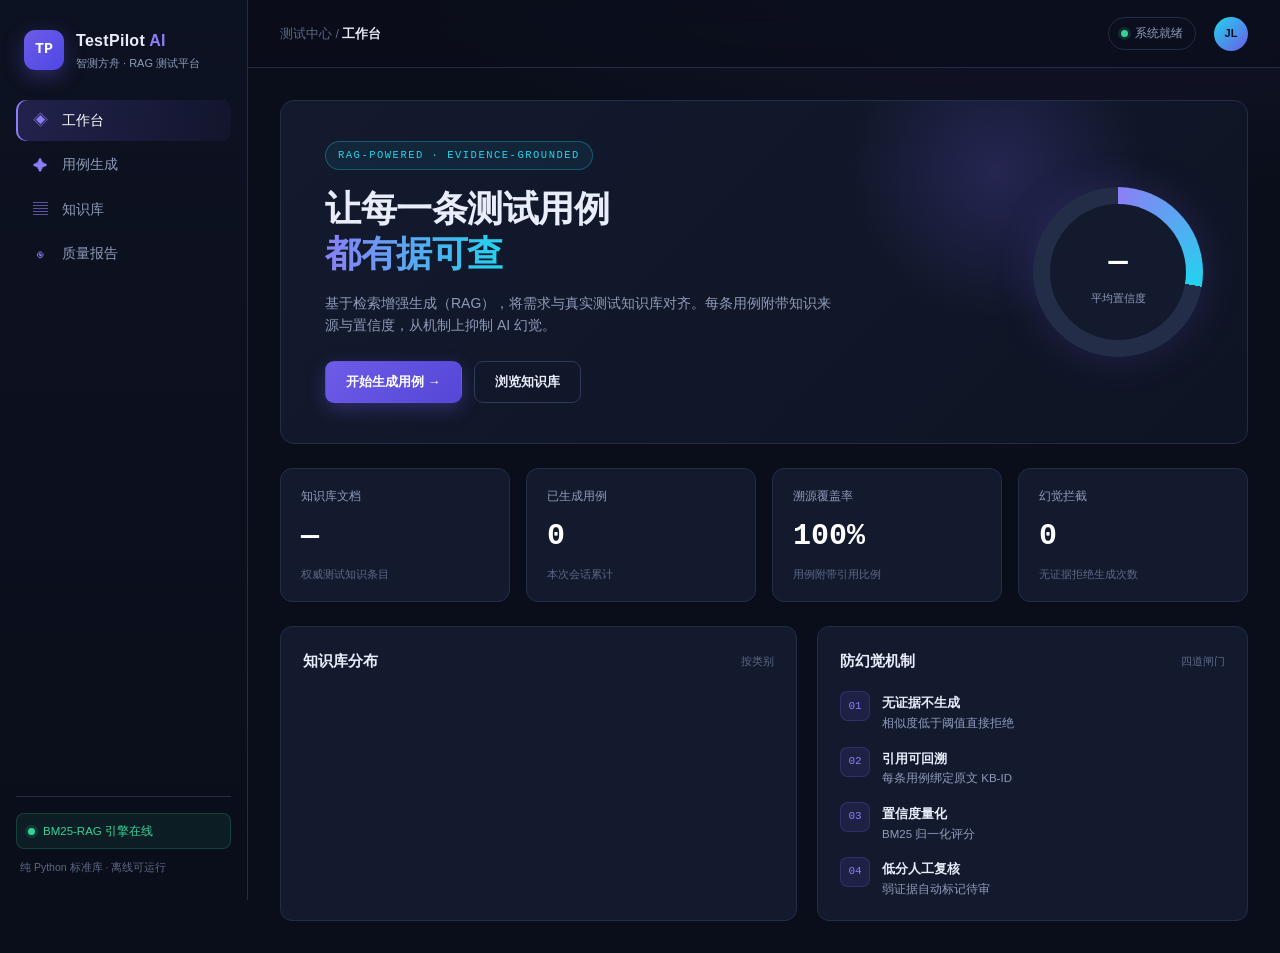
==== web/index.html @ 5346adba "feat: TestPilot AI - RAG-powered test case generation platform" ====
<!DOCTYPE html>
<html lang="zh-CN">
<head>
<meta charset="UTF-8">
<meta name="viewport" content="width=device-width, initial-scale=1.0">
<title>TestPilot AI · 智测方舟 — 基于 RAG 的测试用例智能生成平台</title>
<link rel="stylesheet" href="style.css">
</head>
<body>
<div class="app">
  <!-- 侧边栏 -->
  <aside class="sidebar">
    <div class="brand">
      <div class="brand-mark">TP</div>
      <div class="brand-text">
        <div class="brand-name">TestPilot <span>AI</span></div>
        <div class="brand-sub">智测方舟 · RAG 测试平台</div>
      </div>
    </div>
    <nav class="nav">
      <button class="nav-item active" data-view="dashboard"><span class="nav-ico">◈</span>工作台</button>
      <button class="nav-item" data-view="generate"><span class="nav-ico">✦</span>用例生成</button>
      <button class="nav-item" data-view="knowledge"><span class="nav-ico">▤</span>知识库</button>
      <button class="nav-item" data-view="tests"><span class="nav-ico">◉</span>质量报告</button>
    </nav>
    <div class="sidebar-foot">
      <div class="engine-pill"><span class="dot"></span> BM25-RAG 引擎在线</div>
      <div class="sidebar-note">纯 Python 标准库 · 离线可运行</div>
    </div>
  </aside>

  <!-- 主内容 -->
  <main class="main">
    <!-- 顶栏 -->
    <header class="topbar">
      <div class="topbar-left">
        <div class="crumb">测试中心 / <b id="crumbView">工作台</b></div>
      </div>
      <div class="topbar-right">
        <span class="status-badge"><span class="dot"></span> 系统就绪</span>
        <div class="avatar">JL</div>
      </div>
    </header>

    <!-- 工作台 -->
    <section class="view" id="view-dashboard">
      <div class="hero">
        <div class="hero-content">
          <div class="hero-tag">RAG-POWERED · EVIDENCE-GROUNDED</div>
          <h1>让每一条测试用例<br><span>都有据可查</span></h1>
          <p>基于检索增强生成（RAG），将需求与真实测试知识库对齐。每条用例附带知识来源与置信度，从机制上抑制 AI 幻觉。</p>
          <div class="hero-actions">
            <button class="btn btn-primary" onclick="switchView('generate')">开始生成用例 →</button>
            <button class="btn btn-ghost" onclick="switchView('knowledge')">浏览知识库</button>
          </div>
        </div>
        <div class="hero-visual">
          <div class="ring-wrap">
            <div class="ring"><div class="ring-inner"><span id="heroConf">—</span><small>平均置信度</small></div></div>
          </div>
        </div>
      </div>

      <div class="metrics">
        <div class="metric"><div class="metric-label">知识库文档</div><div class="metric-value" id="mDocs">—</div><div class="metric-foot">权威测试知识条目</div></div>
        <div class="metric"><div class="metric-label">已生成用例</div><div class="metric-value" id="mCases">0</div><div class="metric-foot">本次会话累计</div></div>
        <div class="metric"><div class="metric-label">溯源覆盖率</div><div class="metric-value" id="mCite">100%</div><div class="metric-foot">用例附带引用比例</div></div>
        <div class="metric"><div class="metric-label">幻觉拦截</div><div class="metric-value" id="mGuard">0</div><div class="metric-foot">无证据拒绝生成次数</div></div>
      </div>

      <div class="panel-grid">
        <div class="panel">
          <div class="panel-head"><h3>知识库分布</h3><span class="panel-hint">按类别</span></div>
          <div id="catChart" class="chart-bars"></div>
        </div>
        <div class="panel">
          <div class="panel-head"><h3>防幻觉机制</h3><span class="panel-hint">四道闸门</span></div>
          <div class="guard-list">
            <div class="guard-item"><span class="g-num">01</span><div><b>无证据不生成</b><p>相似度低于阈值直接拒绝</p></div></div>
            <div class="guard-item"><span class="g-num">02</span><div><b>引用可回溯</b><p>每条用例绑定原文 KB-ID</p></div></div>
            <div class="guard-item"><span class="g-num">03</span><div><b>置信度量化</b><p>BM25 归一化评分</p></div></div>
            <div class="guard-item"><span class="g-num">04</span><div><b>低分人工复核</b><p>弱证据自动标记待审</p></div></div>
          </div>
        </div>
      </div>
    </section>

    <!-- 用例生成 -->
    <section class="view hidden" id="view-generate">
      <div class="page-head">
        <div><h2>测试用例生成</h2><p>输入需求描述，系统检索知识库证据并生成可溯源的测试用例</p></div>
      </div>
      <div class="gen-layout">
        <div class="gen-input-col">
          <div class="card">
            <div class="card-title">需求描述 <span class="req">*</span></div>
            <input type="text" id="reqTitle" class="input" placeholder="功能标题，如：用户登录功能">
            <textarea id="reqText" class="textarea" rows="9" placeholder="粘贴或描述需求，例如：用户输入用户名（6-20位字母或数字）和密码（8-20位，含字母和数字），连续5次错误锁定30分钟……"></textarea>
            <div class="samples">
              <span>示例：</span>
              <button class="chip" onclick="fillSample('login')">登录功能</button>
              <button class="chip" onclick="fillSample('cart')">购物车结算</button>
              <button class="chip" onclick="fillSample('upload')">文件上传</button>
            </div>
            <button class="btn btn-primary btn-block" id="genBtn" onclick="generateCases()">✦ 生成测试用例</button>
            <div class="tip">系统会先检索知识库证据；若无可靠证据将拒绝生成，避免编造。</div>
          </div>
          <div class="card" id="evidenceCard" style="display:none">
            <div class="card-title">检索到的证据 <span class="panel-hint" id="evCount"></span></div>
            <div id="evidenceList" class="evidence-list"></div>
          </div>
        </div>
        <div class="gen-output-col">
          <div id="resultPlaceholder" class="placeholder">
            <div class="ph-icon">✦</div>
            <h3>等待生成</h3>
            <p>在左侧输入需求，点击「生成测试用例」<br>结果将以可溯源卡片形式展示在这里</p>
          </div>
          <div id="resultArea" style="display:none"></div>
        </div>
      </div>
    </section>

    <!-- 知识库 -->
    <section class="view hidden" id="view-knowledge">
      <div class="page-head">
        <div><h2>测试知识库</h2><p>RAG 的证据源 · 每条文档带稳定 ID，供用例引用溯源</p></div>
        <input type="text" id="kbSearch" class="input search" placeholder="搜索知识库…" oninput="renderKnowledge()">
      </div>
      <div id="kbGrid" class="kb-grid"></div>
    </section>

    <!-- 质量报告 -->
    <section class="view hidden" id="view-tests">
      <div class="page-head"><div><h2>质量报告</h2><p>引擎自测与防幻觉验证结果</p></div></div>
      <div class="report-hero">
        <div class="report-score"><span id="passRate">—</span><small>测试通过率</small></div>
        <div class="report-info">
          <h3>引擎单元测试套件</h3>
          <p>覆盖检索准确性、证据约束、无幻觉闸门、置信度计算。运行 <code>python -m unittest discover -s tests -v</code> 复现。</p>
        </div>
      </div>
      <div class="panel">
        <div class="panel-head"><h3>测试用例生成分布</h3><span class="panel-hint">本次会话</span></div>
        <div id="typeChart" class="chart-bars"></div>
      </div>
    </section>
  </main>
</div>

<script src="app.js"></script>
</body>
</html>
---- web/style.css ----
/* 纯系统字体栈：保证完全离线可用，不依赖任何外部 CDN */
:root{
  --font-sans:"Inter","PingFang SC","Microsoft YaHei","Segoe UI",sans-serif;
  --font-mono:"JetBrains Mono","Cascadia Code","Consolas",monospace;
  --bg:#0a0e1a; --bg2:#0f1424; --panel:#131a2e; --panel2:#182137;
  --line:#232d47; --line2:#2e3a5c;
  --txt:#e8edf9; --muted:#8f9bb8; --faint:#5c6885;
  --accent:#6c5ce7; --accent2:#8b7ff5; --cyan:#22d3ee; --green:#34d399;
  --amber:#fbbf24; --red:#f87171;
  --radius:14px;
}
*{box-sizing:border-box;margin:0;padding:0}
body{font-family:var(--font-sans);background:var(--bg);color:var(--txt);font-size:14px;line-height:1.6;-webkit-font-smoothing:antialiased}
.app{display:flex;min-height:100vh}

/* 侧边栏 */
.sidebar{width:248px;flex-shrink:0;background:linear-gradient(180deg,#0d1222,#0a0e1a);border-right:1px solid var(--line);display:flex;flex-direction:column;padding:24px 16px;position:sticky;top:0;height:100vh}
.brand{display:flex;align-items:center;gap:12px;padding:4px 8px 28px}
.brand-mark{width:40px;height:40px;border-radius:11px;background:linear-gradient(135deg,var(--accent),#4f46e5);display:flex;align-items:center;justify-content:center;font-family:var(--font-mono);font-weight:700;font-size:15px;color:#fff;box-shadow:0 6px 20px rgba(108,92,231,.35)}
.brand-name{font-size:16px;font-weight:700;letter-spacing:.3px}
.brand-name span{color:var(--accent2)}
.brand-sub{font-size:11px;color:var(--muted);margin-top:1px}
.nav{display:flex;flex-direction:column;gap:4px;flex:1}
.nav-item{display:flex;align-items:center;gap:12px;padding:11px 14px;border:none;background:transparent;color:var(--muted);font-size:13.5px;font-weight:500;border-radius:10px;cursor:pointer;text-align:left;transition:.18s;font-family:inherit}
.nav-item:hover{background:var(--panel);color:var(--txt)}
.nav-item.active{background:linear-gradient(90deg,rgba(108,92,231,.22),rgba(108,92,231,.06));color:#fff;box-shadow:inset 2px 0 0 var(--accent2)}
.nav-ico{width:20px;text-align:center;font-size:15px;color:var(--accent2)}
.sidebar-foot{border-top:1px solid var(--line);padding-top:16px}
.engine-pill{display:flex;align-items:center;gap:8px;font-size:11.5px;color:var(--green);background:rgba(52,211,153,.08);border:1px solid rgba(52,211,153,.2);padding:8px 11px;border-radius:8px}
.dot{width:7px;height:7px;border-radius:50%;background:var(--green);box-shadow:0 0 0 3px rgba(52,211,153,.15);display:inline-block}
.sidebar-note{font-size:10.5px;color:var(--faint);margin-top:10px;padding-left:4px}

/* 主内容 */
.main{flex:1;min-width:0;background:radial-gradient(1200px 500px at 80% -10%,rgba(108,92,231,.10),transparent 60%),var(--bg)}
.topbar{height:68px;border-bottom:1px solid var(--line);display:flex;align-items:center;justify-content:space-between;padding:0 32px;background:rgba(10,14,26,.7);backdrop-filter:blur(12px);position:sticky;top:0;z-index:10}
.crumb{font-size:12.5px;color:var(--faint)}.crumb b{color:var(--txt);font-weight:600}
.topbar-right{display:flex;align-items:center;gap:18px}
.status-badge{display:flex;align-items:center;gap:7px;font-size:12px;color:var(--muted);border:1px solid var(--line);padding:6px 12px;border-radius:20px}
.avatar{width:34px;height:34px;border-radius:50%;background:linear-gradient(135deg,var(--cyan),var(--accent));display:flex;align-items:center;justify-content:center;font-size:11px;font-weight:700;color:#06121f}
.view{padding:32px;max-width:1280px}.hidden{display:none!important}

/* Hero */
.hero{display:flex;align-items:center;justify-content:space-between;gap:40px;background:linear-gradient(135deg,var(--panel),var(--bg2));border:1px solid var(--line);border-radius:var(--radius);padding:40px 44px;position:relative;overflow:hidden;margin-bottom:24px}
.hero:before{content:"";position:absolute;top:-80px;right:100px;width:300px;height:300px;background:radial-gradient(circle,rgba(108,92,231,.22),transparent 70%)}
.hero-content{position:relative;z-index:1;max-width:600px}
.hero-tag{display:inline-block;font-family:var(--font-mono);font-size:10.5px;letter-spacing:1.5px;color:var(--cyan);border:1px solid rgba(34,211,238,.3);background:rgba(34,211,238,.07);padding:5px 12px;border-radius:20px;margin-bottom:16px}
.hero h1{font-size:36px;line-height:1.25;font-weight:700;letter-spacing:-.5px}
.hero h1 span{background:linear-gradient(90deg,var(--accent2),var(--cyan));-webkit-background-clip:text;background-clip:text;color:transparent}
.hero p{color:var(--muted);font-size:14px;margin:16px 0 24px;max-width:520px}
.hero-actions{display:flex;gap:12px}
.btn{padding:11px 20px;border-radius:9px;font-size:13px;font-weight:600;cursor:pointer;border:1px solid transparent;transition:.18s;font-family:inherit}
.btn-primary{background:linear-gradient(135deg,var(--accent),#5546d6);color:#fff;box-shadow:0 6px 18px rgba(108,92,231,.3)}
.btn-primary:hover{transform:translateY(-1px);box-shadow:0 10px 24px rgba(108,92,231,.45)}
.btn-ghost{background:transparent;color:var(--txt);border-color:var(--line2)}
.btn-ghost:hover{background:var(--panel2)}
.btn-block{width:100%;margin-top:14px;padding:13px}
.ring-wrap{position:relative;z-index:1;flex-shrink:0}
.ring{width:170px;height:170px;border-radius:50%;background:conic-gradient(var(--accent2) 0deg,var(--cyan) 100deg,var(--line) 100deg);display:flex;align-items:center;justify-content:center;position:relative;box-shadow:0 0 40px rgba(108,92,231,.2)}
.ring-inner{width:136px;height:136px;border-radius:50%;background:var(--panel);display:flex;flex-direction:column;align-items:center;justify-content:center}
.ring-inner span{font-size:32px;font-weight:700;font-family:var(--font-mono);color:#fff}
.ring-inner small{font-size:11px;color:var(--muted);margin-top:2px}

/* 指标卡 */
.metrics{display:grid;grid-template-columns:repeat(4,1fr);gap:16px;margin-bottom:24px}
.metric{background:var(--panel);border:1px solid var(--line);border-radius:12px;padding:18px 20px}
.metric-label{font-size:12px;color:var(--muted)}
.metric-value{font-size:30px;font-weight:700;font-family:var(--font-mono);margin:6px 0;color:#fff}
.metric-foot{font-size:11px;color:var(--faint)}

/* 面板 */
.panel-grid{display:grid;grid-template-columns:1.2fr 1fr;gap:20px}
.panel{background:var(--panel);border:1px solid var(--line);border-radius:12px;padding:22px}
.panel-head{display:flex;align-items:center;justify-content:space-between;margin-bottom:18px}
.panel-head h3{font-size:15px;font-weight:600}
.panel-hint{font-size:11px;color:var(--faint)}
.chart-bars{display:flex;flex-direction:column;gap:12px}
.bar-row{display:flex;align-items:center;gap:12px;font-size:12px}
.bar-label{width:80px;color:var(--muted);flex-shrink:0;text-align:right}
.bar-track{flex:1;height:8px;background:var(--bg2);border-radius:6px;overflow:hidden}
.bar-fill{height:100%;border-radius:6px;background:linear-gradient(90deg,var(--accent),var(--cyan));transition:width .5s}
.bar-val{width:24px;color:var(--faint);font-family:var(--font-mono);font-size:11px}
.guard-list{display:flex;flex-direction:column;gap:14px}
.guard-item{display:flex;gap:12px;align-items:flex-start}
.g-num{font-family:var(--font-mono);font-size:11px;color:var(--accent2);background:rgba(108,92,231,.12);border:1px solid rgba(108,92,231,.25);width:30px;height:30px;flex-shrink:0;display:flex;align-items:center;justify-content:center;border-radius:8px}
.guard-item b{font-size:13px;font-weight:600}.guard-item p{font-size:11.5px;color:var(--muted)}

/* 页面通用 */
.page-head{display:flex;align-items:flex-end;justify-content:space-between;margin-bottom:24px;gap:20px}
.page-head h2{font-size:22px;font-weight:700}.page-head p{color:var(--muted);font-size:13px;margin-top:4px}
.card{background:var(--panel);border:1px solid var(--line);border-radius:12px;padding:20px;margin-bottom:18px}
.card-title{font-size:13px;font-weight:600;margin-bottom:12px;display:flex;justify-content:space-between;align-items:center}
.req{color:var(--red)}
.input,.textarea{width:100%;background:var(--bg2);border:1px solid var(--line2);border-radius:9px;padding:11px 13px;color:var(--txt);font-size:13px;font-family:inherit;outline:none;transition:.18s}
.input:focus,.textarea:focus{border-color:var(--accent2);box-shadow:0 0 0 3px rgba(108,92,231,.12)}
.textarea{resize:vertical;margin-top:10px;line-height:1.7}
.input.search{max-width:280px}
.samples{display:flex;align-items:center;gap:8px;margin-top:12px;flex-wrap:wrap;font-size:11.5px;color:var(--faint)}
.chip{background:var(--panel2);border:1px solid var(--line2);color:var(--muted);font-size:11px;padding:5px 11px;border-radius:16px;cursor:pointer;font-family:inherit;transition:.15s}
.chip:hover{border-color:var(--accent2);color:var(--txt)}
.tip{font-size:11px;color:var(--faint);margin-top:12px;text-align:center}

/* 生成布局 */
.gen-layout{display:grid;grid-template-columns:400px 1fr;gap:20px;align-items:start}
.evidence-list{display:flex;flex-direction:column;gap:10px;max-height:320px;overflow:auto}
.ev-item{background:var(--bg2);border:1px solid var(--line);border-radius:9px;padding:12px 14px;border-left:3px solid var(--accent2)}
.ev-top{display:flex;justify-content:space-between;align-items:center;margin-bottom:6px}
.ev-id{font-family:var(--font-mono);font-size:10.5px;color:var(--cyan)}
.ev-conf{font-family:var(--font-mono);font-size:11px;color:var(--green)}
.ev-title{font-size:12.5px;font-weight:600;margin-bottom:4px}
.ev-content{font-size:11px;color:var(--muted);line-height:1.55;display:-webkit-box;-webkit-line-clamp:3;-webkit-box-orient:vertical;overflow:hidden}
.placeholder{display:flex;flex-direction:column;align-items:center;justify-content:center;min-height:420px;background:var(--panel);border:1px dashed var(--line2);border-radius:12px;color:var(--muted);text-align:center;padding:40px}
.ph-icon{font-size:40px;color:var(--accent2);margin-bottom:14px;opacity:.7}
.placeholder h3{font-size:16px;color:var(--txt);margin-bottom:8px}.placeholder p{font-size:12.5px;line-height:1.8}

/* 结果 */
.result-head{display:flex;align-items:center;justify-content:space-between;margin-bottom:16px}
.result-meta{display:flex;gap:10px;flex-wrap:wrap;margin-bottom:16px}
.meta-pill{font-size:11.5px;background:var(--panel2);border:1px solid var(--line);padding:6px 12px;border-radius:16px;color:var(--muted)}
.meta-pill b{color:var(--txt);font-family:var(--font-mono)}
.case-card{background:var(--panel);border:1px solid var(--line);border-radius:12px;padding:18px 20px;margin-bottom:14px;transition:.18s}
.case-card:hover{border-color:var(--line2)}
.case-top{display:flex;align-items:center;gap:10px;margin-bottom:12px;flex-wrap:wrap}
.case-id{font-family:var(--font-mono);font-size:12px;color:var(--cyan);font-weight:600}
.case-type{font-size:11px;padding:3px 10px;border-radius:12px;background:rgba(108,92,231,.15);color:var(--accent2);border:1px solid rgba(108,92,231,.3)}
.case-pri{font-size:11px;padding:3px 10px;border-radius:12px;background:rgba(248,113,113,.12);color:var(--red);border:1px solid rgba(248,113,113,.25)}
.case-pri.mid{background:rgba(251,191,36,.1);color:var(--amber);border-color:rgba(251,191,36,.25)}
.case-conf{margin-left:auto;font-size:11px;font-family:var(--font-mono);display:flex;align-items:center;gap:6px}
.conf-bar{width:60px;height:5px;background:var(--bg2);border-radius:3px;overflow:hidden}.conf-fill{height:100%;border-radius:3px}
.case-title{font-size:14px;font-weight:600;margin-bottom:12px}
.case-body{display:grid;grid-template-columns:1fr 1fr;gap:12px;margin-bottom:12px}
.case-field{font-size:12px}.case-field .lbl{color:var(--faint);font-size:11px;margin-bottom:4px}
.case-field .val{color:var(--muted);line-height:1.6}
.case-field ol{margin-left:16px;color:var(--muted)}
.cite-box{background:var(--bg2);border:1px solid var(--line);border-radius:8px;padding:10px 12px;font-size:11px}
.cite-head{display:flex;align-items:center;gap:8px;color:var(--cyan);margin-bottom:6px;font-family:var(--font-mono);font-size:10.5px;cursor:pointer}
.cite-body{color:var(--muted);line-height:1.6;display:none;margin-top:6px;padding-top:8px;border-top:1px solid var(--line)}
.cite-body.show{display:block}
.review-flag{font-size:10.5px;color:var(--amber);background:rgba(251,191,36,.1);padding:3px 9px;border-radius:10px;border:1px solid rgba(251,191,36,.25)}
.refusal{background:rgba(248,113,113,.08);border:1px solid rgba(248,113,113,.3);border-radius:12px;padding:24px;text-align:center}
.refusal h3{color:var(--red);font-size:16px;margin-bottom:8px}.refusal p{color:var(--muted);font-size:13px;line-height:1.7}
.export-bar{display:flex;gap:10px;justify-content:flex-end;margin-top:16px}
.btn-sm{padding:8px 14px;font-size:11.5px}

/* 知识库 */
.kb-grid{display:grid;grid-template-columns:repeat(auto-fill,minmax(300px,1fr));gap:16px}
.kb-card{background:var(--panel);border:1px solid var(--line);border-radius:12px;padding:18px;transition:.18s}
.kb-card:hover{border-color:var(--accent2);transform:translateY(-2px)}
.kb-cat{font-size:10.5px;color:var(--cyan);font-family:var(--font-mono);margin-bottom:8px}
.kb-title{font-size:14px;font-weight:600;margin-bottom:8px}
.kb-content{font-size:11.5px;color:var(--muted);line-height:1.65;display:-webkit-box;-webkit-line-clamp:4;-webkit-box-orient:vertical;overflow:hidden;margin-bottom:12px}
.kb-id{font-size:10.5px;color:var(--faint);font-family:var(--font-mono);border-top:1px solid var(--line);padding-top:10px}
.kb-tags{display:flex;gap:6px;flex-wrap:wrap;margin-bottom:10px}
.kb-tag{font-size:10px;background:var(--panel2);color:var(--muted);padding:2px 8px;border-radius:10px}

/* 报告 */
.report-hero{display:flex;align-items:center;gap:28px;background:linear-gradient(135deg,var(--panel),var(--bg2));border:1px solid var(--line);border-radius:12px;padding:28px 32px;margin-bottom:20px}
.report-score{font-family:var(--font-mono);text-align:center;min-width:120px}
.report-score span{display:block;font-size:44px;font-weight:700;color:var(--green)}
.report-score small{font-size:11px;color:var(--muted)}
.report-info h3{font-size:16px;margin-bottom:6px}.report-info p{font-size:12.5px;color:var(--muted)}
code{font-family:var(--font-mono);background:var(--bg2);padding:2px 7px;border-radius:5px;color:var(--cyan);font-size:11.5px}

@media(max-width:1100px){.metrics{grid-template-columns:repeat(2,1fr)}.gen-layout{grid-template-columns:1fr}.panel-grid{grid-template-columns:1fr}.hero{flex-direction:column}.ring-wrap{display:none}}
@media(max-width:760px){.sidebar{width:64px}.brand-text,.nav-item,.sidebar-foot{display:none}.nav-item{font-size:0}.nav-ico{font-size:18px}.brand{padding:4px 0 28px;justify-content:center}.view{padding:20px}.case-body{grid-template-columns:1fr}}
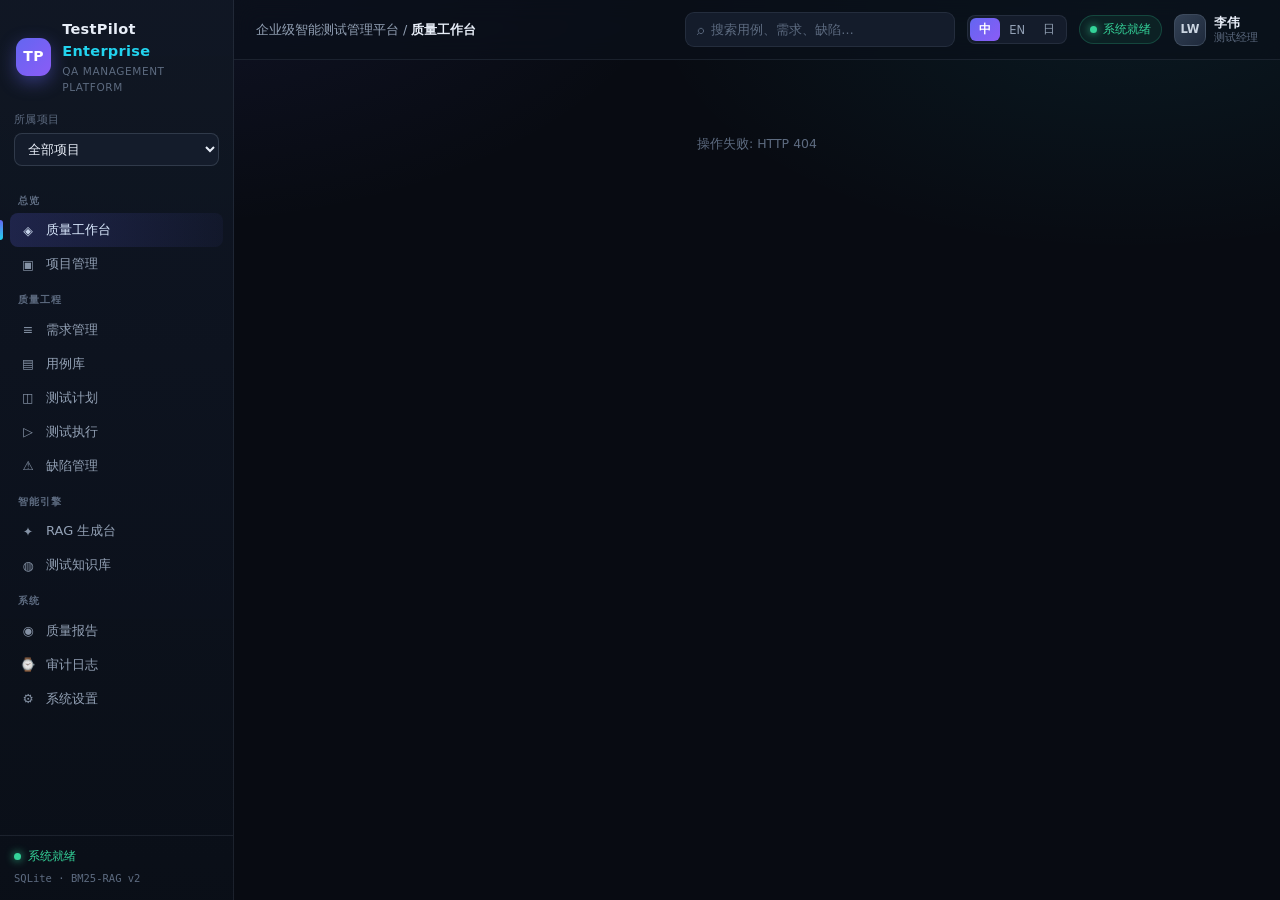
==== commit 4c338754: "feat(enterprise): v2.0 - SQLite data layer, full REST API, 12 modules, i18n - engine/store.py: SQLit" ====
--- a/web/index.html
+++ b/web/index.html
@@ -3,151 +3,104 @@
 <head>
 <meta charset="UTF-8">
 <meta name="viewport" content="width=device-width, initial-scale=1.0">
-<title>TestPilot AI · 智测方舟 — 基于 RAG 的测试用例智能生成平台</title>
-<link rel="stylesheet" href="style.css">
+<title>TestPilot Enterprise · 企业级智能测试管理平台</title>
+<link rel="stylesheet" href="style.css?v=2.0.0">
 </head>
 <body>
 <div class="app">
-  <!-- 侧边栏 -->
+  <!-- ============ 侧边栏 ============ -->
   <aside class="sidebar">
     <div class="brand">
       <div class="brand-mark">TP</div>
       <div class="brand-text">
-        <div class="brand-name">TestPilot <span>AI</span></div>
-        <div class="brand-sub">智测方舟 · RAG 测试平台</div>
+        <div class="brand-name">TestPilot <span data-i18n="app.suffix">Enterprise</span></div>
+        <div class="brand-sub" data-i18n="app.brand.sub">QA Management Platform</div>
       </div>
     </div>
+
+    <div class="project-switch">
+      <label data-i18n="common.project">所属项目</label>
+      <select id="projectSwitcher" onchange="onProjectChange(this.value)">
+        <option value="" data-i18n="common.allProjects">全部项目</option>
+      </select>
+    </div>
+
     <nav class="nav">
-      <button class="nav-item active" data-view="dashboard"><span class="nav-ico">◈</span>工作台</button>
-      <button class="nav-item" data-view="generate"><span class="nav-ico">✦</span>用例生成</button>
-      <button class="nav-item" data-view="knowledge"><span class="nav-ico">▤</span>知识库</button>
-      <button class="nav-item" data-view="tests"><span class="nav-ico">◉</span>质量报告</button>
+      <div class="nav-group-label" data-i18n="nav.group.overview">总览</div>
+      <button class="nav-item active" data-view="dashboard"><span class="nav-ico">◈</span><span data-i18n="nav.dashboard">质量工作台</span></button>
+      <button class="nav-item" data-view="projects"><span class="nav-ico">▣</span><span data-i18n="nav.projects">项目管理</span></button>
+
+      <div class="nav-group-label" data-i18n="nav.group.quality">质量工程</div>
+      <button class="nav-item" data-view="requirements"><span class="nav-ico">≡</span><span data-i18n="nav.requirements">需求管理</span></button>
+      <button class="nav-item" data-view="cases"><span class="nav-ico">▤</span><span data-i18n="nav.cases">用例库</span></button>
+      <button class="nav-item" data-view="plans"><span class="nav-ico">◫</span><span data-i18n="nav.plans">测试计划</span></button>
+      <button class="nav-item" data-view="executions"><span class="nav-ico">▷</span><span data-i18n="nav.executions">测试执行</span></button>
+      <button class="nav-item" data-view="defects"><span class="nav-ico">⚠</span><span data-i18n="nav.defects">缺陷管理</span></button>
+
+      <div class="nav-group-label" data-i18n="nav.group.ai">智能引擎</div>
+      <button class="nav-item" data-view="generate"><span class="nav-ico">✦</span><span data-i18n="nav.generate">RAG 生成台</span></button>
+      <button class="nav-item" data-view="knowledge"><span class="nav-ico">◍</span><span data-i18n="nav.knowledge">测试知识库</span></button>
+
+      <div class="nav-group-label" data-i18n="nav.group.system">系统</div>
+      <button class="nav-item" data-view="reports"><span class="nav-ico">◉</span><span data-i18n="nav.reports">质量报告</span></button>
+      <button class="nav-item" data-view="audit"><span class="nav-ico">⌚</span><span data-i18n="nav.audit">审计日志</span></button>
+      <button class="nav-item" data-view="settings"><span class="nav-ico">⚙</span><span data-i18n="nav.settings">系统设置</span></button>
     </nav>
+
     <div class="sidebar-foot">
-      <div class="engine-pill"><span class="dot"></span> BM25-RAG 引擎在线</div>
-      <div class="sidebar-note">纯 Python 标准库 · 离线可运行</div>
+      <div class="engine-pill"><span class="dot"></span><span id="engineStatus" data-i18n="top.ready">系统就绪</span></div>
+      <div class="sidebar-note" id="modeLabel">SQLite · BM25-RAG v2</div>
     </div>
   </aside>
 
-  <!-- 主内容 -->
+  <!-- ============ 主内容 ============ -->
   <main class="main">
-    <!-- 顶栏 -->
     <header class="topbar">
       <div class="topbar-left">
-        <div class="crumb">测试中心 / <b id="crumbView">工作台</b></div>
+        <div class="crumb"><span data-i18n="app.tagline">企业级智能测试管理平台</span> / <b id="crumbView">质量工作台</b></div>
       </div>
       <div class="topbar-right">
-        <span class="status-badge"><span class="dot"></span> 系统就绪</span>
-        <div class="avatar">JL</div>
+        <div class="global-search">
+          <span class="gs-ico">⌕</span>
+          <input id="globalSearch" type="text" data-i18n-ph="top.search" placeholder="搜索用例、需求、缺陷…" onkeydown="if(event.key==='Enter')doGlobalSearch()">
+        </div>
+        <div class="lang-switch" id="langSwitch"></div>
+        <span class="status-badge"><span class="dot"></span><span data-i18n="top.ready">系统就绪</span></span>
+        <div class="user-chip">
+          <div class="avatar">LW</div>
+          <div class="user-meta"><b>李伟</b><small data-i18n="top.role">测试经理</small></div>
+        </div>
       </div>
     </header>
 
-    <!-- 工作台 -->
-    <section class="view" id="view-dashboard">
-      <div class="hero">
-        <div class="hero-content">
-          <div class="hero-tag">RAG-POWERED · EVIDENCE-GROUNDED</div>
-          <h1>让每一条测试用例<br><span>都有据可查</span></h1>
-          <p>基于检索增强生成（RAG），将需求与真实测试知识库对齐。每条用例附带知识来源与置信度，从机制上抑制 AI 幻觉。</p>
-          <div class="hero-actions">
-            <button class="btn btn-primary" onclick="switchView('generate')">开始生成用例 →</button>
-            <button class="btn btn-ghost" onclick="switchView('knowledge')">浏览知识库</button>
-          </div>
-        </div>
-        <div class="hero-visual">
-          <div class="ring-wrap">
-            <div class="ring"><div class="ring-inner"><span id="heroConf">—</span><small>平均置信度</small></div></div>
-          </div>
-        </div>
-      </div>
-
-      <div class="metrics">
-        <div class="metric"><div class="metric-label">知识库文档</div><div class="metric-value" id="mDocs">—</div><div class="metric-foot">权威测试知识条目</div></div>
-        <div class="metric"><div class="metric-label">已生成用例</div><div class="metric-value" id="mCases">0</div><div class="metric-foot">本次会话累计</div></div>
-        <div class="metric"><div class="metric-label">溯源覆盖率</div><div class="metric-value" id="mCite">100%</div><div class="metric-foot">用例附带引用比例</div></div>
-        <div class="metric"><div class="metric-label">幻觉拦截</div><div class="metric-value" id="mGuard">0</div><div class="metric-foot">无证据拒绝生成次数</div></div>
-      </div>
-
-      <div class="panel-grid">
-        <div class="panel">
-          <div class="panel-head"><h3>知识库分布</h3><span class="panel-hint">按类别</span></div>
-          <div id="catChart" class="chart-bars"></div>
-        </div>
-        <div class="panel">
-          <div class="panel-head"><h3>防幻觉机制</h3><span class="panel-hint">四道闸门</span></div>
-          <div class="guard-list">
-            <div class="guard-item"><span class="g-num">01</span><div><b>无证据不生成</b><p>相似度低于阈值直接拒绝</p></div></div>
-            <div class="guard-item"><span class="g-num">02</span><div><b>引用可回溯</b><p>每条用例绑定原文 KB-ID</p></div></div>
-            <div class="guard-item"><span class="g-num">03</span><div><b>置信度量化</b><p>BM25 归一化评分</p></div></div>
-            <div class="guard-item"><span class="g-num">04</span><div><b>低分人工复核</b><p>弱证据自动标记待审</p></div></div>
-          </div>
-        </div>
-      </div>
-    </section>
-
-    <!-- 用例生成 -->
-    <section class="view hidden" id="view-generate">
-      <div class="page-head">
-        <div><h2>测试用例生成</h2><p>输入需求描述，系统检索知识库证据并生成可溯源的测试用例</p></div>
-      </div>
-      <div class="gen-layout">
-        <div class="gen-input-col">
-          <div class="card">
-            <div class="card-title">需求描述 <span class="req">*</span></div>
-            <input type="text" id="reqTitle" class="input" placeholder="功能标题，如：用户登录功能">
-            <textarea id="reqText" class="textarea" rows="9" placeholder="粘贴或描述需求，例如：用户输入用户名（6-20位字母或数字）和密码（8-20位，含字母和数字），连续5次错误锁定30分钟……"></textarea>
-            <div class="samples">
-              <span>示例：</span>
-              <button class="chip" onclick="fillSample('login')">登录功能</button>
-              <button class="chip" onclick="fillSample('cart')">购物车结算</button>
-              <button class="chip" onclick="fillSample('upload')">文件上传</button>
-            </div>
-            <button class="btn btn-primary btn-block" id="genBtn" onclick="generateCases()">✦ 生成测试用例</button>
-            <div class="tip">系统会先检索知识库证据；若无可靠证据将拒绝生成，避免编造。</div>
-          </div>
-          <div class="card" id="evidenceCard" style="display:none">
-            <div class="card-title">检索到的证据 <span class="panel-hint" id="evCount"></span></div>
-            <div id="evidenceList" class="evidence-list"></div>
-          </div>
-        </div>
-        <div class="gen-output-col">
-          <div id="resultPlaceholder" class="placeholder">
-            <div class="ph-icon">✦</div>
-            <h3>等待生成</h3>
-            <p>在左侧输入需求，点击「生成测试用例」<br>结果将以可溯源卡片形式展示在这里</p>
-          </div>
-          <div id="resultArea" style="display:none"></div>
-        </div>
-      </div>
-    </section>
-
-    <!-- 知识库 -->
-    <section class="view hidden" id="view-knowledge">
-      <div class="page-head">
-        <div><h2>测试知识库</h2><p>RAG 的证据源 · 每条文档带稳定 ID，供用例引用溯源</p></div>
-        <input type="text" id="kbSearch" class="input search" placeholder="搜索知识库…" oninput="renderKnowledge()">
-      </div>
-      <div id="kbGrid" class="kb-grid"></div>
-    </section>
-
-    <!-- 质量报告 -->
-    <section class="view hidden" id="view-tests">
-      <div class="page-head"><div><h2>质量报告</h2><p>引擎自测与防幻觉验证结果</p></div></div>
-      <div class="report-hero">
-        <div class="report-score"><span id="passRate">—</span><small>测试通过率</small></div>
-        <div class="report-info">
-          <h3>引擎单元测试套件</h3>
-          <p>覆盖检索准确性、证据约束、无幻觉闸门、置信度计算。运行 <code>python -m unittest discover -s tests -v</code> 复现。</p>
-        </div>
-      </div>
-      <div class="panel">
-        <div class="panel-head"><h3>测试用例生成分布</h3><span class="panel-hint">本次会话</span></div>
-        <div id="typeChart" class="chart-bars"></div>
-      </div>
-    </section>
+    <div class="content" id="content">
+      <!-- 各视图由 app.js 渲染 -->
+    </div>
   </main>
 </div>
 
-<script src="app.js"></script>
+<!-- ============ 通用抽屉 / 弹窗 ============ -->
+<div class="drawer-mask hidden" id="drawerMask" onclick="closeDrawer()"></div>
+<aside class="drawer hidden" id="drawer">
+  <div class="drawer-head">
+    <h3 id="drawerTitle">详情</h3>
+    <button class="icon-btn" onclick="closeDrawer()">✕</button>
+  </div>
+  <div class="drawer-body" id="drawerBody"></div>
+</aside>
+
+<div class="modal-mask hidden" id="modalMask">
+  <div class="modal" id="modal">
+    <div class="modal-head"><h3 id="modalTitle">新建</h3><button class="icon-btn" onclick="closeModal()">✕</button></div>
+    <div class="modal-body" id="modalBody"></div>
+    <div class="modal-foot" id="modalFoot"></div>
+  </div>
+</div>
+
+<div class="toast-wrap" id="toastWrap"></div>
+
+<script src="standalone.js?v=2.0.0"></script>
+<script src="i18n.js?v=2.0.0"></script>
+<script src="app.js?v=2.0.0"></script>
 </body>
 </html>
--- a/web/style.css
+++ b/web/style.css
@@ -1,164 +1,434 @@
-/* 纯系统字体栈：保证完全离线可用，不依赖任何外部 CDN */
+/* ============================================================
+   TestPilot Enterprise —— 企业级测试管理平台样式
+   深色专业后台 · 数据密集 · 无外部依赖（纯系统字体，完全离线可用）
+   ============================================================ */
 :root{
-  --font-sans:"Inter","PingFang SC","Microsoft YaHei","Segoe UI",sans-serif;
-  --font-mono:"JetBrains Mono","Cascadia Code","Consolas",monospace;
-  --bg:#0a0e1a; --bg2:#0f1424; --panel:#131a2e; --panel2:#182137;
-  --line:#232d47; --line2:#2e3a5c;
-  --txt:#e8edf9; --muted:#8f9bb8; --faint:#5c6885;
-  --accent:#6c5ce7; --accent2:#8b7ff5; --cyan:#22d3ee; --green:#34d399;
-  --amber:#fbbf24; --red:#f87171;
-  --radius:14px;
+  --bg:#080b12;
+  --bg-2:#0b101a;
+  --panel:#101724;
+  --panel-2:#141c2b;
+  --panel-3:#182133;
+  --line:rgba(148,163,184,.13);
+  --line-2:rgba(148,163,184,.22);
+  --text:#e8eef8;
+  --muted:#93a1b5;
+  --faint:#5d6b80;
+  --accent:#6366f1;
+  --accent-2:#8b5cf6;
+  --cyan:#22d3ee;
+  --green:#34d399;
+  --amber:#fbbf24;
+  --red:#f87171;
+  --blue:#60a5fa;
+  --radius:12px;
+  --radius-sm:8px;
+  --shadow:0 8px 28px rgba(0,0,0,.38);
+  --font-sans:"Inter","Segoe UI","PingFang SC","Microsoft YaHei",system-ui,-apple-system,sans-serif;
+  --font-mono:"JetBrains Mono","SFMono-Regular",Consolas,monospace;
 }
 *{box-sizing:border-box;margin:0;padding:0}
-body{font-family:var(--font-sans);background:var(--bg);color:var(--txt);font-size:14px;line-height:1.6;-webkit-font-smoothing:antialiased}
-.app{display:flex;min-height:100vh}
-
-/* 侧边栏 */
-.sidebar{width:248px;flex-shrink:0;background:linear-gradient(180deg,#0d1222,#0a0e1a);border-right:1px solid var(--line);display:flex;flex-direction:column;padding:24px 16px;position:sticky;top:0;height:100vh}
-.brand{display:flex;align-items:center;gap:12px;padding:4px 8px 28px}
-.brand-mark{width:40px;height:40px;border-radius:11px;background:linear-gradient(135deg,var(--accent),#4f46e5);display:flex;align-items:center;justify-content:center;font-family:var(--font-mono);font-weight:700;font-size:15px;color:#fff;box-shadow:0 6px 20px rgba(108,92,231,.35)}
-.brand-name{font-size:16px;font-weight:700;letter-spacing:.3px}
-.brand-name span{color:var(--accent2)}
-.brand-sub{font-size:11px;color:var(--muted);margin-top:1px}
-.nav{display:flex;flex-direction:column;gap:4px;flex:1}
-.nav-item{display:flex;align-items:center;gap:12px;padding:11px 14px;border:none;background:transparent;color:var(--muted);font-size:13.5px;font-weight:500;border-radius:10px;cursor:pointer;text-align:left;transition:.18s;font-family:inherit}
-.nav-item:hover{background:var(--panel);color:var(--txt)}
-.nav-item.active{background:linear-gradient(90deg,rgba(108,92,231,.22),rgba(108,92,231,.06));color:#fff;box-shadow:inset 2px 0 0 var(--accent2)}
-.nav-ico{width:20px;text-align:center;font-size:15px;color:var(--accent2)}
-.sidebar-foot{border-top:1px solid var(--line);padding-top:16px}
-.engine-pill{display:flex;align-items:center;gap:8px;font-size:11.5px;color:var(--green);background:rgba(52,211,153,.08);border:1px solid rgba(52,211,153,.2);padding:8px 11px;border-radius:8px}
-.dot{width:7px;height:7px;border-radius:50%;background:var(--green);box-shadow:0 0 0 3px rgba(52,211,153,.15);display:inline-block}
-.sidebar-note{font-size:10.5px;color:var(--faint);margin-top:10px;padding-left:4px}
-
-/* 主内容 */
-.main{flex:1;min-width:0;background:radial-gradient(1200px 500px at 80% -10%,rgba(108,92,231,.10),transparent 60%),var(--bg)}
-.topbar{height:68px;border-bottom:1px solid var(--line);display:flex;align-items:center;justify-content:space-between;padding:0 32px;background:rgba(10,14,26,.7);backdrop-filter:blur(12px);position:sticky;top:0;z-index:10}
-.crumb{font-size:12.5px;color:var(--faint)}.crumb b{color:var(--txt);font-weight:600}
-.topbar-right{display:flex;align-items:center;gap:18px}
-.status-badge{display:flex;align-items:center;gap:7px;font-size:12px;color:var(--muted);border:1px solid var(--line);padding:6px 12px;border-radius:20px}
-.avatar{width:34px;height:34px;border-radius:50%;background:linear-gradient(135deg,var(--cyan),var(--accent));display:flex;align-items:center;justify-content:center;font-size:11px;font-weight:700;color:#06121f}
-.view{padding:32px;max-width:1280px}.hidden{display:none!important}
-
-/* Hero */
-.hero{display:flex;align-items:center;justify-content:space-between;gap:40px;background:linear-gradient(135deg,var(--panel),var(--bg2));border:1px solid var(--line);border-radius:var(--radius);padding:40px 44px;position:relative;overflow:hidden;margin-bottom:24px}
-.hero:before{content:"";position:absolute;top:-80px;right:100px;width:300px;height:300px;background:radial-gradient(circle,rgba(108,92,231,.22),transparent 70%)}
-.hero-content{position:relative;z-index:1;max-width:600px}
-.hero-tag{display:inline-block;font-family:var(--font-mono);font-size:10.5px;letter-spacing:1.5px;color:var(--cyan);border:1px solid rgba(34,211,238,.3);background:rgba(34,211,238,.07);padding:5px 12px;border-radius:20px;margin-bottom:16px}
-.hero h1{font-size:36px;line-height:1.25;font-weight:700;letter-spacing:-.5px}
-.hero h1 span{background:linear-gradient(90deg,var(--accent2),var(--cyan));-webkit-background-clip:text;background-clip:text;color:transparent}
-.hero p{color:var(--muted);font-size:14px;margin:16px 0 24px;max-width:520px}
-.hero-actions{display:flex;gap:12px}
-.btn{padding:11px 20px;border-radius:9px;font-size:13px;font-weight:600;cursor:pointer;border:1px solid transparent;transition:.18s;font-family:inherit}
-.btn-primary{background:linear-gradient(135deg,var(--accent),#5546d6);color:#fff;box-shadow:0 6px 18px rgba(108,92,231,.3)}
-.btn-primary:hover{transform:translateY(-1px);box-shadow:0 10px 24px rgba(108,92,231,.45)}
-.btn-ghost{background:transparent;color:var(--txt);border-color:var(--line2)}
-.btn-ghost:hover{background:var(--panel2)}
-.btn-block{width:100%;margin-top:14px;padding:13px}
-.ring-wrap{position:relative;z-index:1;flex-shrink:0}
-.ring{width:170px;height:170px;border-radius:50%;background:conic-gradient(var(--accent2) 0deg,var(--cyan) 100deg,var(--line) 100deg);display:flex;align-items:center;justify-content:center;position:relative;box-shadow:0 0 40px rgba(108,92,231,.2)}
-.ring-inner{width:136px;height:136px;border-radius:50%;background:var(--panel);display:flex;flex-direction:column;align-items:center;justify-content:center}
-.ring-inner span{font-size:32px;font-weight:700;font-family:var(--font-mono);color:#fff}
-.ring-inner small{font-size:11px;color:var(--muted);margin-top:2px}
-
-/* 指标卡 */
-.metrics{display:grid;grid-template-columns:repeat(4,1fr);gap:16px;margin-bottom:24px}
-.metric{background:var(--panel);border:1px solid var(--line);border-radius:12px;padding:18px 20px}
-.metric-label{font-size:12px;color:var(--muted)}
-.metric-value{font-size:30px;font-weight:700;font-family:var(--font-mono);margin:6px 0;color:#fff}
-.metric-foot{font-size:11px;color:var(--faint)}
-
-/* 面板 */
-.panel-grid{display:grid;grid-template-columns:1.2fr 1fr;gap:20px}
-.panel{background:var(--panel);border:1px solid var(--line);border-radius:12px;padding:22px}
-.panel-head{display:flex;align-items:center;justify-content:space-between;margin-bottom:18px}
-.panel-head h3{font-size:15px;font-weight:600}
-.panel-hint{font-size:11px;color:var(--faint)}
-.chart-bars{display:flex;flex-direction:column;gap:12px}
-.bar-row{display:flex;align-items:center;gap:12px;font-size:12px}
-.bar-label{width:80px;color:var(--muted);flex-shrink:0;text-align:right}
-.bar-track{flex:1;height:8px;background:var(--bg2);border-radius:6px;overflow:hidden}
-.bar-fill{height:100%;border-radius:6px;background:linear-gradient(90deg,var(--accent),var(--cyan));transition:width .5s}
-.bar-val{width:24px;color:var(--faint);font-family:var(--font-mono);font-size:11px}
-.guard-list{display:flex;flex-direction:column;gap:14px}
-.guard-item{display:flex;gap:12px;align-items:flex-start}
-.g-num{font-family:var(--font-mono);font-size:11px;color:var(--accent2);background:rgba(108,92,231,.12);border:1px solid rgba(108,92,231,.25);width:30px;height:30px;flex-shrink:0;display:flex;align-items:center;justify-content:center;border-radius:8px}
-.guard-item b{font-size:13px;font-weight:600}.guard-item p{font-size:11.5px;color:var(--muted)}
-
-/* 页面通用 */
-.page-head{display:flex;align-items:flex-end;justify-content:space-between;margin-bottom:24px;gap:20px}
-.page-head h2{font-size:22px;font-weight:700}.page-head p{color:var(--muted);font-size:13px;margin-top:4px}
-.card{background:var(--panel);border:1px solid var(--line);border-radius:12px;padding:20px;margin-bottom:18px}
-.card-title{font-size:13px;font-weight:600;margin-bottom:12px;display:flex;justify-content:space-between;align-items:center}
-.req{color:var(--red)}
-.input,.textarea{width:100%;background:var(--bg2);border:1px solid var(--line2);border-radius:9px;padding:11px 13px;color:var(--txt);font-size:13px;font-family:inherit;outline:none;transition:.18s}
-.input:focus,.textarea:focus{border-color:var(--accent2);box-shadow:0 0 0 3px rgba(108,92,231,.12)}
-.textarea{resize:vertical;margin-top:10px;line-height:1.7}
-.input.search{max-width:280px}
-.samples{display:flex;align-items:center;gap:8px;margin-top:12px;flex-wrap:wrap;font-size:11.5px;color:var(--faint)}
-.chip{background:var(--panel2);border:1px solid var(--line2);color:var(--muted);font-size:11px;padding:5px 11px;border-radius:16px;cursor:pointer;font-family:inherit;transition:.15s}
-.chip:hover{border-color:var(--accent2);color:var(--txt)}
-.tip{font-size:11px;color:var(--faint);margin-top:12px;text-align:center}
-
-/* 生成布局 */
-.gen-layout{display:grid;grid-template-columns:400px 1fr;gap:20px;align-items:start}
-.evidence-list{display:flex;flex-direction:column;gap:10px;max-height:320px;overflow:auto}
-.ev-item{background:var(--bg2);border:1px solid var(--line);border-radius:9px;padding:12px 14px;border-left:3px solid var(--accent2)}
-.ev-top{display:flex;justify-content:space-between;align-items:center;margin-bottom:6px}
-.ev-id{font-family:var(--font-mono);font-size:10.5px;color:var(--cyan)}
-.ev-conf{font-family:var(--font-mono);font-size:11px;color:var(--green)}
-.ev-title{font-size:12.5px;font-weight:600;margin-bottom:4px}
-.ev-content{font-size:11px;color:var(--muted);line-height:1.55;display:-webkit-box;-webkit-line-clamp:3;-webkit-box-orient:vertical;overflow:hidden}
-.placeholder{display:flex;flex-direction:column;align-items:center;justify-content:center;min-height:420px;background:var(--panel);border:1px dashed var(--line2);border-radius:12px;color:var(--muted);text-align:center;padding:40px}
-.ph-icon{font-size:40px;color:var(--accent2);margin-bottom:14px;opacity:.7}
-.placeholder h3{font-size:16px;color:var(--txt);margin-bottom:8px}.placeholder p{font-size:12.5px;line-height:1.8}
-
-/* 结果 */
-.result-head{display:flex;align-items:center;justify-content:space-between;margin-bottom:16px}
-.result-meta{display:flex;gap:10px;flex-wrap:wrap;margin-bottom:16px}
-.meta-pill{font-size:11.5px;background:var(--panel2);border:1px solid var(--line);padding:6px 12px;border-radius:16px;color:var(--muted)}
-.meta-pill b{color:var(--txt);font-family:var(--font-mono)}
-.case-card{background:var(--panel);border:1px solid var(--line);border-radius:12px;padding:18px 20px;margin-bottom:14px;transition:.18s}
-.case-card:hover{border-color:var(--line2)}
-.case-top{display:flex;align-items:center;gap:10px;margin-bottom:12px;flex-wrap:wrap}
-.case-id{font-family:var(--font-mono);font-size:12px;color:var(--cyan);font-weight:600}
-.case-type{font-size:11px;padding:3px 10px;border-radius:12px;background:rgba(108,92,231,.15);color:var(--accent2);border:1px solid rgba(108,92,231,.3)}
-.case-pri{font-size:11px;padding:3px 10px;border-radius:12px;background:rgba(248,113,113,.12);color:var(--red);border:1px solid rgba(248,113,113,.25)}
-.case-pri.mid{background:rgba(251,191,36,.1);color:var(--amber);border-color:rgba(251,191,36,.25)}
-.case-conf{margin-left:auto;font-size:11px;font-family:var(--font-mono);display:flex;align-items:center;gap:6px}
-.conf-bar{width:60px;height:5px;background:var(--bg2);border-radius:3px;overflow:hidden}.conf-fill{height:100%;border-radius:3px}
-.case-title{font-size:14px;font-weight:600;margin-bottom:12px}
-.case-body{display:grid;grid-template-columns:1fr 1fr;gap:12px;margin-bottom:12px}
-.case-field{font-size:12px}.case-field .lbl{color:var(--faint);font-size:11px;margin-bottom:4px}
-.case-field .val{color:var(--muted);line-height:1.6}
-.case-field ol{margin-left:16px;color:var(--muted)}
-.cite-box{background:var(--bg2);border:1px solid var(--line);border-radius:8px;padding:10px 12px;font-size:11px}
-.cite-head{display:flex;align-items:center;gap:8px;color:var(--cyan);margin-bottom:6px;font-family:var(--font-mono);font-size:10.5px;cursor:pointer}
-.cite-body{color:var(--muted);line-height:1.6;display:none;margin-top:6px;padding-top:8px;border-top:1px solid var(--line)}
+html,body{height:100%}
+body{
+  background:
+    radial-gradient(900px 500px at 12% -8%, rgba(99,102,241,.10), transparent 60%),
+    radial-gradient(800px 420px at 88% 0%, rgba(34,211,238,.07), transparent 60%),
+    var(--bg);
+  color:var(--text);
+  font-family:var(--font-sans);
+  font-size:13.5px;
+  line-height:1.55;
+  -webkit-font-smoothing:antialiased;
+}
+button,input,select,textarea{font-family:inherit;font-size:inherit;color:inherit}
+button{cursor:pointer;border:none;background:none}
+a{color:var(--cyan);text-decoration:none}
+.hidden{display:none !important}
+code{font-family:var(--font-mono);font-size:.92em;background:rgba(99,102,241,.12);padding:1px 6px;border-radius:5px;color:#c7d2fe}
+::-webkit-scrollbar{width:9px;height:9px}
+::-webkit-scrollbar-thumb{background:#243044;border-radius:6px}
+::-webkit-scrollbar-thumb:hover{background:#2f3d55}
+::-webkit-scrollbar-track{background:transparent}
+
+/* ---------- 布局 ---------- */
+.app{display:grid;grid-template-columns:234px 1fr;height:100vh;overflow:hidden}
+
+/* ---------- 侧边栏 ---------- */
+.sidebar{
+  display:flex;flex-direction:column;min-height:0;
+  background:linear-gradient(180deg,rgba(16,23,36,.95),rgba(10,15,24,.98));
+  border-right:1px solid var(--line);
+}
+.brand{display:flex;align-items:center;gap:11px;padding:18px 16px 14px}
+.brand-mark{
+  width:38px;height:38px;border-radius:11px;display:grid;place-items:center;
+  background:linear-gradient(135deg,var(--accent),var(--accent-2));
+  font-weight:800;font-size:14px;letter-spacing:.5px;color:#fff;
+  box-shadow:0 6px 18px rgba(99,102,241,.42);
+}
+.brand-name{font-size:14.5px;font-weight:700;letter-spacing:.3px}
+.brand-name span{color:var(--cyan);font-weight:600}
+.brand-sub{font-size:10.5px;color:var(--faint);letter-spacing:.6px;text-transform:uppercase}
+.project-switch{padding:2px 14px 12px}
+.project-switch label{display:block;font-size:10.5px;color:var(--faint);letter-spacing:.4px;margin-bottom:5px;text-transform:uppercase}
+.project-switch select{
+  width:100%;background:var(--panel-2);border:1px solid var(--line-2);border-radius:var(--radius-sm);
+  padding:7px 9px;font-size:12.5px;color:var(--text);outline:none;
+}
+.nav{flex:1;overflow-y:auto;padding:4px 10px 12px}
+.nav-group-label{
+  font-size:10px;letter-spacing:.9px;color:var(--faint);text-transform:uppercase;
+  padding:11px 8px 5px;font-weight:600;
+}
+.nav-item{
+  width:100%;display:flex;align-items:center;gap:10px;padding:8px 10px;border-radius:8px;
+  color:var(--muted);font-size:13px;text-align:left;transition:.14s;position:relative;
+}
+.nav-item:hover{background:rgba(148,163,184,.07);color:var(--text)}
+.nav-item.active{background:linear-gradient(90deg,rgba(99,102,241,.20),rgba(99,102,241,.05));color:#dbeafe}
+.nav-item.active::before{
+  content:"";position:absolute;left:-10px;top:7px;bottom:7px;width:3px;
+  background:linear-gradient(180deg,var(--accent),var(--cyan));border-radius:0 3px 3px 0;
+}
+.nav-ico{width:16px;text-align:center;font-size:12.5px;opacity:.9}
+.sidebar-foot{padding:12px 14px 14px;border-top:1px solid var(--line)}
+.engine-pill{display:flex;align-items:center;gap:7px;font-size:11.5px;color:var(--green);margin-bottom:4px}
+.dot{width:7px;height:7px;border-radius:50%;background:currentColor;box-shadow:0 0 8px currentColor}
+.sidebar-note{font-size:10.5px;color:var(--faint);font-family:var(--font-mono)}
+
+/* ---------- 顶栏 ---------- */
+.main{display:flex;flex-direction:column;min-width:0;min-height:0}
+.topbar{
+  height:60px;flex:0 0 60px;display:flex;align-items:center;justify-content:space-between;
+  padding:0 22px;border-bottom:1px solid var(--line);
+  background:rgba(11,16,26,.7);backdrop-filter:blur(12px);
+}
+.crumb{font-size:12.5px;color:var(--muted)}
+.crumb b{color:var(--text);font-weight:600}
+.topbar-right{display:flex;align-items:center;gap:12px}
+.global-search{
+  display:flex;align-items:center;gap:7px;background:var(--panel-2);border:1px solid var(--line);
+  border-radius:9px;padding:6px 11px;width:270px;
+}
+.gs-ico{color:var(--faint);font-size:14px}
+.global-search input{flex:1;background:none;border:none;outline:none;font-size:12.5px}
+.global-search input::placeholder{color:var(--faint)}
+.lang-switch{display:flex;background:var(--panel-2);border:1px solid var(--line);border-radius:8px;padding:2px}
+.lang-switch button{
+  padding:4px 9px;border-radius:6px;font-size:11.5px;color:var(--muted);transition:.14s;white-space:nowrap;
+}
+.lang-switch button.on{background:linear-gradient(135deg,var(--accent),var(--accent-2));color:#fff;font-weight:600}
+.status-badge{
+  display:flex;align-items:center;gap:6px;font-size:11.5px;color:var(--green);
+  background:rgba(52,211,153,.08);border:1px solid rgba(52,211,153,.22);
+  padding:5px 10px;border-radius:20px;white-space:nowrap;
+}
+.user-chip{display:flex;align-items:center;gap:8px}
+.avatar{
+  width:32px;height:32px;border-radius:9px;display:grid;place-items:center;font-size:11.5px;font-weight:700;
+  background:linear-gradient(135deg,#334155,#1e293b);border:1px solid var(--line-2);color:#cbd5e1;
+}
+.user-meta{display:flex;flex-direction:column;line-height:1.25}
+.user-meta b{font-size:12.5px}
+.user-meta small{font-size:10.5px;color:var(--faint)}
+
+/* ---------- 内容区 ---------- */
+.content{flex:1;overflow-y:auto;padding:22px 24px 40px}
+.page-head{display:flex;align-items:flex-start;justify-content:space-between;gap:16px;margin-bottom:18px;flex-wrap:wrap}
+.page-head h2{font-size:19px;font-weight:700;letter-spacing:.2px;margin-bottom:3px}
+.page-head p{font-size:12.5px;color:var(--muted)}
+.page-actions{display:flex;gap:8px;align-items:center;flex-wrap:wrap}
+
+/* ---------- 按钮 ---------- */
+.btn{
+  display:inline-flex;align-items:center;gap:6px;padding:8px 14px;border-radius:9px;
+  font-size:12.5px;font-weight:600;transition:.15s;border:1px solid transparent;white-space:nowrap;
+}
+.btn-primary{background:linear-gradient(135deg,var(--accent),var(--accent-2));color:#fff;box-shadow:0 5px 16px rgba(99,102,241,.30)}
+.btn-primary:hover{filter:brightness(1.08);transform:translateY(-1px)}
+.btn-ghost{background:var(--panel-2);border-color:var(--line-2);color:var(--text)}
+.btn-ghost:hover{background:var(--panel-3);border-color:#334155}
+.btn-danger{background:rgba(248,113,113,.12);border-color:rgba(248,113,113,.35);color:var(--red)}
+.btn-danger:hover{background:rgba(248,113,113,.2)}
+.btn-sm{padding:5px 10px;font-size:11.5px;border-radius:7px}
+.btn:disabled{opacity:.55;cursor:not-allowed;transform:none}
+.icon-btn{width:28px;height:28px;border-radius:7px;display:grid;place-items:center;color:var(--muted);font-size:13px}
+.icon-btn:hover{background:var(--panel-3);color:var(--text)}
+
+/* ---------- KPI ---------- */
+.kpi-grid{display:grid;grid-template-columns:repeat(auto-fit,minmax(168px,1fr));gap:12px;margin-bottom:16px}
+.kpi{
+  background:linear-gradient(160deg,var(--panel),var(--panel-2));border:1px solid var(--line);
+  border-radius:var(--radius);padding:14px 15px;position:relative;overflow:hidden;
+}
+.kpi::after{content:"";position:absolute;right:-20px;top:-20px;width:70px;height:70px;border-radius:50%;
+  background:radial-gradient(circle,rgba(99,102,241,.16),transparent 70%)}
+.kpi-label{font-size:11.5px;color:var(--muted);margin-bottom:6px}
+.kpi-value{font-size:25px;font-weight:750;letter-spacing:-.5px;font-family:var(--font-mono)}
+.kpi-value small{font-size:13px;color:var(--muted);font-weight:500;margin-left:2px}
+.kpi-foot{font-size:10.5px;color:var(--faint);margin-top:4px}
+.kpi.ok .kpi-value{color:var(--green)}
+.kpi.warn .kpi-value{color:var(--amber)}
+.kpi.bad .kpi-value{color:var(--red)}
+
+/* ---------- 面板 ---------- */
+.grid-2{display:grid;grid-template-columns:1.55fr 1fr;gap:14px}
+.grid-2eq{display:grid;grid-template-columns:1fr 1fr;gap:14px}
+.grid-3{display:grid;grid-template-columns:repeat(3,1fr);gap:14px}
+.panel{
+  background:var(--panel);border:1px solid var(--line);border-radius:var(--radius);
+  padding:15px 16px;min-width:0;
+}
+.panel-head{display:flex;align-items:center;justify-content:space-between;margin-bottom:13px;gap:10px}
+.panel-head h3{font-size:13.5px;font-weight:650}
+.panel-hint{font-size:10.5px;color:var(--faint)}
+.panel-link{font-size:11.5px;color:var(--cyan);cursor:pointer}
+.mb-14{margin-bottom:14px}
+
+/* ---------- 门禁 ---------- */
+.gate-list{display:flex;flex-direction:column;gap:9px}
+.gate{display:flex;align-items:center;gap:11px}
+.gate-ico{width:20px;height:20px;border-radius:6px;display:grid;place-items:center;font-size:11px;font-weight:700;flex:0 0 20px}
+.gate-ico.ok{background:rgba(52,211,153,.14);color:var(--green);border:1px solid rgba(52,211,153,.3)}
+.gate-ico.no{background:rgba(248,113,113,.13);color:var(--red);border:1px solid rgba(248,113,113,.3)}
+.gate-main{flex:1;min-width:0}
+.gate-top{display:flex;justify-content:space-between;font-size:12px;margin-bottom:3px}
+.gate-top b{font-weight:600}
+.gate-top span{color:var(--faint);font-size:10.5px;font-family:var(--font-mono)}
+.gate-track{height:4px;border-radius:3px;background:rgba(148,163,184,.13);overflow:hidden}
+.gate-fill{height:100%;border-radius:3px}
+
+/* ---------- 图表 ---------- */
+.bars{display:flex;flex-direction:column;gap:9px}
+.bar-row{display:grid;grid-template-columns:92px 1fr 34px;align-items:center;gap:9px;font-size:11.5px}
+.bar-label{color:var(--muted);white-space:nowrap;overflow:hidden;text-overflow:ellipsis}
+.bar-track{height:7px;background:rgba(148,163,184,.11);border-radius:4px;overflow:hidden}
+.bar-fill{height:100%;border-radius:4px;background:linear-gradient(90deg,var(--accent),var(--cyan))}
+.bar-val{text-align:right;font-family:var(--font-mono);color:var(--muted);font-size:11px}
+.donut-wrap{display:flex;align-items:center;gap:18px}
+.donut{width:112px;height:112px;border-radius:50%;flex:0 0 112px;position:relative;display:grid;place-items:center}
+.donut::after{content:"";position:absolute;inset:13px;border-radius:50%;background:var(--panel)}
+.donut-center{position:relative;z-index:2;text-align:center}
+.donut-center b{display:block;font-size:19px;font-weight:750;font-family:var(--font-mono)}
+.donut-center small{font-size:10px;color:var(--faint)}
+.legend{display:flex;flex-direction:column;gap:7px;flex:1}
+.legend-item{display:flex;align-items:center;gap:7px;font-size:11.5px;color:var(--muted)}
+.legend-dot{width:8px;height:8px;border-radius:2px;flex:0 0 8px}
+.legend-item b{margin-left:auto;color:var(--text);font-family:var(--font-mono);font-size:11px}
+
+/* SVG 趋势图 */
+.trend-svg{width:100%;height:150px;display:block}
+.trend-legend{display:flex;gap:14px;font-size:11px;color:var(--muted);margin-top:6px}
+.trend-legend i{width:9px;height:9px;border-radius:2px;display:inline-block;margin-right:5px}
+
+/* ---------- 表格 ---------- */
+.table-wrap{overflow-x:auto;border-radius:var(--radius-sm);border:1px solid var(--line)}
+table.data{width:100%;border-collapse:collapse;font-size:12.5px;min-width:680px}
+table.data th{
+  text-align:left;font-weight:600;font-size:10.5px;letter-spacing:.5px;text-transform:uppercase;
+  color:var(--faint);padding:10px 12px;background:var(--panel-2);border-bottom:1px solid var(--line);
+  white-space:nowrap;
+}
+table.data td{padding:10px 12px;border-bottom:1px solid var(--line);color:var(--text);vertical-align:middle}
+table.data tbody tr{transition:.12s}
+table.data tbody tr:hover{background:rgba(99,102,241,.06)}
+table.data tbody tr:last-child td{border-bottom:none}
+.td-id{font-family:var(--font-mono);font-size:11.5px;color:var(--cyan);white-space:nowrap}
+.td-title{max-width:320px}
+.cell-clip{max-width:300px;overflow:hidden;text-overflow:ellipsis;white-space:nowrap}
+.td-muted{color:var(--muted);font-size:11.5px}
+.td-actions{display:flex;gap:5px;white-space:nowrap}
+.link{color:var(--cyan);cursor:pointer}
+.link:hover{text-decoration:underline}
+
+/* ---------- 徽章 ---------- */
+.badge{display:inline-flex;align-items:center;gap:4px;padding:2px 8px;border-radius:20px;font-size:10.5px;font-weight:600;white-space:nowrap;border:1px solid transparent}
+.badge.green{background:rgba(52,211,153,.12);color:var(--green);border-color:rgba(52,211,153,.25)}
+.badge.red{background:rgba(248,113,113,.12);color:var(--red);border-color:rgba(248,113,113,.25)}
+.badge.amber{background:rgba(251,191,36,.12);color:var(--amber);border-color:rgba(251,191,36,.25)}
+.badge.blue{background:rgba(96,165,250,.12);color:var(--blue);border-color:rgba(96,165,250,.25)}
+.badge.gray{background:rgba(148,163,184,.11);color:var(--muted);border-color:rgba(148,163,184,.22)}
+.badge.purple{background:rgba(139,92,246,.13);color:#c4b5fd;border-color:rgba(139,92,246,.28)}
+.badge.cyan{background:rgba(34,211,238,.11);color:var(--cyan);border-color:rgba(34,211,238,.25)}
+
+/* ---------- 表单 / 筛选 ---------- */
+.toolbar{display:flex;gap:8px;align-items:center;flex-wrap:wrap;margin-bottom:14px}
+.select,.input,.textarea{
+  background:var(--panel-2);border:1px solid var(--line-2);border-radius:8px;padding:7px 10px;
+  font-size:12.5px;outline:none;transition:.14s;color:var(--text);
+}
+.select:focus,.input:focus,.textarea:focus{border-color:var(--accent);box-shadow:0 0 0 3px rgba(99,102,241,.15)}
+.input.search{min-width:230px}
+.textarea{width:100%;resize:vertical;line-height:1.6}
+.field{margin-bottom:13px}
+.field label{display:block;font-size:11.5px;color:var(--muted);margin-bottom:5px;font-weight:600}
+.field .input,.field .select,.field .textarea{width:100%}
+.field-row{display:grid;grid-template-columns:1fr 1fr;gap:12px}
+
+/* ---------- 项目管理卡片 ---------- */
+.proj-grid{display:grid;grid-template-columns:repeat(auto-fill,minmax(288px,1fr));gap:14px}
+.proj-card{
+  background:linear-gradient(165deg,var(--panel),var(--panel-2));border:1px solid var(--line);
+  border-radius:var(--radius);padding:16px;transition:.16s;position:relative;overflow:hidden;
+}
+.proj-card:hover{border-color:rgba(99,102,241,.45);transform:translateY(-2px);box-shadow:var(--shadow)}
+.proj-top{display:flex;align-items:center;gap:10px;margin-bottom:10px}
+.proj-code{
+  font-family:var(--font-mono);font-size:10.5px;font-weight:700;padding:3px 8px;border-radius:6px;
+  background:rgba(99,102,241,.14);color:#c7d2fe;border:1px solid rgba(99,102,241,.28);
+}
+.proj-name{font-size:14px;font-weight:650;margin-bottom:4px}
+.proj-desc{font-size:11.5px;color:var(--muted);line-height:1.6;min-height:36px;margin-bottom:12px}
+.proj-metrics{display:flex;gap:14px;padding-top:11px;border-top:1px solid var(--line);font-size:11px}
+.proj-metrics div{color:var(--faint)}
+.proj-metrics b{display:block;font-size:15px;color:var(--text);font-family:var(--font-mono);font-weight:650}
+
+/* ---------- 看板 ---------- */
+.kanban{display:grid;grid-template-columns:repeat(4,1fr);gap:12px;align-items:start}
+.kanban-col{background:var(--panel);border:1px solid var(--line);border-radius:var(--radius);padding:11px;min-height:120px}
+.kanban-head{display:flex;align-items:center;justify-content:space-between;font-size:11.5px;font-weight:600;margin-bottom:10px;padding-bottom:8px;border-bottom:1px solid var(--line)}
+.kanban-count{background:var(--panel-3);color:var(--muted);font-size:10px;padding:1px 7px;border-radius:10px;font-family:var(--font-mono)}
+.kcard{background:var(--panel-2);border:1px solid var(--line);border-left:3px solid var(--line-2);border-radius:8px;padding:10px;margin-bottom:8px;cursor:pointer;transition:.14s}
+.kcard:hover{border-color:var(--line-2);transform:translateX(2px);background:var(--panel-3)}
+.kcard.sev-致命{border-left-color:var(--red)}
+.kcard.sev-严重{border-left-color:#fb923c}
+.kcard.sev-一般{border-left-color:var(--amber)}
+.kcard.sev-轻微{border-left-color:var(--muted)}
+.kcard-title{font-size:12px;font-weight:600;margin-bottom:6px;line-height:1.45}
+.kcard-meta{display:flex;align-items:center;gap:6px;font-size:10px;color:var(--faint);flex-wrap:wrap}
+.kcard-id{font-family:var(--font-mono)}
+
+/* ---------- 抽屉 ---------- */
+.drawer-mask{position:fixed;inset:0;background:rgba(3,6,12,.62);backdrop-filter:blur(2px);z-index:60}
+.drawer{
+  position:fixed;top:0;right:0;height:100vh;width:min(560px,92vw);z-index:61;
+  background:linear-gradient(180deg,var(--bg-2),var(--bg));border-left:1px solid var(--line-2);
+  box-shadow:-20px 0 60px rgba(0,0,0,.5);display:flex;flex-direction:column;
+  animation:slideIn .22s ease;
+}
+@keyframes slideIn{from{transform:translateX(40px);opacity:.4}to{transform:none;opacity:1}}
+.drawer-head{display:flex;align-items:center;justify-content:space-between;padding:16px 20px;border-bottom:1px solid var(--line)}
+.drawer-head h3{font-size:15px}
+.drawer-body{flex:1;overflow-y:auto;padding:18px 20px}
+
+/* ---------- 弹窗 ---------- */
+.modal-mask{position:fixed;inset:0;background:rgba(3,6,12,.66);backdrop-filter:blur(3px);z-index:70;display:grid;place-items:center;padding:20px}
+.modal{
+  width:min(560px,96vw);max-height:88vh;background:linear-gradient(180deg,var(--panel),var(--bg-2));
+  border:1px solid var(--line-2);border-radius:14px;box-shadow:var(--shadow);display:flex;flex-direction:column;
+  animation:pop .18s ease;
+}
+@keyframes pop{from{transform:scale(.97);opacity:.6}to{transform:none;opacity:1}}
+.modal-head{display:flex;align-items:center;justify-content:space-between;padding:15px 18px;border-bottom:1px solid var(--line)}
+.modal-head h3{font-size:15px}
+.modal-body{padding:18px;overflow-y:auto}
+.modal-foot{display:flex;justify-content:flex-end;gap:9px;padding:13px 18px;border-top:1px solid var(--line)}
+
+/* ---------- Toast ---------- */
+.toast-wrap{position:fixed;bottom:22px;left:50%;transform:translateX(-50%);z-index:90;display:flex;flex-direction:column;gap:8px;align-items:center}
+.toast{
+  background:var(--panel-3);border:1px solid var(--line-2);border-left:3px solid var(--green);
+  padding:10px 16px;border-radius:9px;font-size:12.5px;box-shadow:var(--shadow);
+  animation:toastIn .2s ease;max-width:420px;
+}
+.toast.err{border-left-color:var(--red)}
+.toast.info{border-left-color:var(--cyan)}
+@keyframes toastIn{from{transform:translateY(10px);opacity:0}to{transform:none;opacity:1}}
+
+/* ---------- RAG 生成 ---------- */
+.gen-layout{display:grid;grid-template-columns:400px 1fr;gap:14px;align-items:start}
+.samples{display:flex;gap:6px;flex-wrap:wrap;margin:10px 0 12px;align-items:center}
+.samples>span{font-size:11px;color:var(--faint)}
+.chip{
+  padding:4px 10px;border-radius:20px;font-size:11px;background:var(--panel-2);
+  border:1px solid var(--line-2);color:var(--muted);transition:.14s;
+}
+.chip:hover{border-color:var(--accent);color:#c7d2fe;background:rgba(99,102,241,.1)}
+.tip{font-size:10.5px;color:var(--faint);margin-top:9px;line-height:1.6}
+.ev-list{display:flex;flex-direction:column;gap:9px}
+.ev-item{background:var(--panel-2);border:1px solid var(--line);border-radius:8px;padding:10px 11px}
+.ev-top{display:flex;justify-content:space-between;gap:8px;margin-bottom:5px;font-size:11px}
+.ev-id{color:var(--cyan);font-family:var(--font-mono)}
+.ev-conf{color:var(--faint);font-family:var(--font-mono)}
+.ev-content{font-size:11px;color:var(--muted);line-height:1.65;max-height:76px;overflow:hidden;position:relative}
+.ev-content::after{content:"";position:absolute;bottom:0;left:0;right:0;height:22px;background:linear-gradient(transparent,var(--panel-2))}
+.ph{display:grid;place-items:center;text-align:center;padding:70px 20px;color:var(--faint)}
+.ph-ico{font-size:32px;color:var(--accent);opacity:.55;margin-bottom:12px}
+.ph h3{font-size:14px;color:var(--muted);margin-bottom:5px}
+.ph p{font-size:12px;line-height:1.7}
+.res-head{display:flex;align-items:flex-start;justify-content:space-between;gap:12px;margin-bottom:13px;flex-wrap:wrap}
+.res-meta{display:flex;gap:7px;flex-wrap:wrap;margin-bottom:13px}
+.meta-pill{
+  font-size:11px;color:var(--muted);background:var(--panel-2);border:1px solid var(--line);
+  padding:3px 10px;border-radius:20px;
+}
+.meta-pill b{color:var(--text);font-family:var(--font-mono)}
+.case-card{background:var(--panel);border:1px solid var(--line);border-radius:var(--radius);padding:14px;margin-bottom:11px}
+.case-top{display:flex;align-items:center;gap:8px;margin-bottom:8px;flex-wrap:wrap}
+.case-id{font-family:var(--font-mono);font-size:11px;color:var(--cyan);font-weight:600}
+.case-title{font-size:13.5px;font-weight:650;margin-bottom:9px}
+.case-body{display:grid;grid-template-columns:1fr 1fr;gap:9px;margin-bottom:10px}
+.case-field{background:var(--panel-2);border-radius:7px;padding:8px 10px;font-size:11.5px}
+.case-field .lbl{font-size:10px;color:var(--faint);letter-spacing:.4px;margin-bottom:3px;text-transform:uppercase}
+.case-field ol,.case-field ul{padding-left:16px;margin-top:3px}
+.case-field li{margin-bottom:2px;color:var(--muted)}
+.cite-box{border-top:1px dashed var(--line-2);padding-top:8px}
+.cite-head{font-size:11px;color:var(--muted);cursor:pointer;user-select:none}
+.cite-head:hover{color:var(--cyan)}
+.cite-body{display:none;font-size:11px;color:var(--muted);line-height:1.7;margin-top:6px;padding:9px 11px;background:var(--panel-2);border-radius:7px}
 .cite-body.show{display:block}
-.review-flag{font-size:10.5px;color:var(--amber);background:rgba(251,191,36,.1);padding:3px 9px;border-radius:10px;border:1px solid rgba(251,191,36,.25)}
-.refusal{background:rgba(248,113,113,.08);border:1px solid rgba(248,113,113,.3);border-radius:12px;padding:24px;text-align:center}
-.refusal h3{color:var(--red);font-size:16px;margin-bottom:8px}.refusal p{color:var(--muted);font-size:13px;line-height:1.7}
-.export-bar{display:flex;gap:10px;justify-content:flex-end;margin-top:16px}
-.btn-sm{padding:8px 14px;font-size:11.5px}
+.refusal{background:rgba(251,191,36,.07);border:1px solid rgba(251,191,36,.28);border-radius:var(--radius);padding:18px}
+.refusal h3{color:var(--amber);font-size:14px;margin-bottom:7px}
+.refusal p{font-size:12.5px;color:var(--muted);line-height:1.7}
 
 /* 知识库 */
-.kb-grid{display:grid;grid-template-columns:repeat(auto-fill,minmax(300px,1fr));gap:16px}
-.kb-card{background:var(--panel);border:1px solid var(--line);border-radius:12px;padding:18px;transition:.18s}
-.kb-card:hover{border-color:var(--accent2);transform:translateY(-2px)}
-.kb-cat{font-size:10.5px;color:var(--cyan);font-family:var(--font-mono);margin-bottom:8px}
-.kb-title{font-size:14px;font-weight:600;margin-bottom:8px}
-.kb-content{font-size:11.5px;color:var(--muted);line-height:1.65;display:-webkit-box;-webkit-line-clamp:4;-webkit-box-orient:vertical;overflow:hidden;margin-bottom:12px}
-.kb-id{font-size:10.5px;color:var(--faint);font-family:var(--font-mono);border-top:1px solid var(--line);padding-top:10px}
-.kb-tags{display:flex;gap:6px;flex-wrap:wrap;margin-bottom:10px}
-.kb-tag{font-size:10px;background:var(--panel2);color:var(--muted);padding:2px 8px;border-radius:10px}
-
-/* 报告 */
-.report-hero{display:flex;align-items:center;gap:28px;background:linear-gradient(135deg,var(--panel),var(--bg2));border:1px solid var(--line);border-radius:12px;padding:28px 32px;margin-bottom:20px}
-.report-score{font-family:var(--font-mono);text-align:center;min-width:120px}
-.report-score span{display:block;font-size:44px;font-weight:700;color:var(--green)}
-.report-score small{font-size:11px;color:var(--muted)}
-.report-info h3{font-size:16px;margin-bottom:6px}.report-info p{font-size:12.5px;color:var(--muted)}
-code{font-family:var(--font-mono);background:var(--bg2);padding:2px 7px;border-radius:5px;color:var(--cyan);font-size:11.5px}
-
-@media(max-width:1100px){.metrics{grid-template-columns:repeat(2,1fr)}.gen-layout{grid-template-columns:1fr}.panel-grid{grid-template-columns:1fr}.hero{flex-direction:column}.ring-wrap{display:none}}
-@media(max-width:760px){.sidebar{width:64px}.brand-text,.nav-item,.sidebar-foot{display:none}.nav-item{font-size:0}.nav-ico{font-size:18px}.brand{padding:4px 0 28px;justify-content:center}.view{padding:20px}.case-body{grid-template-columns:1fr}}
+.kb-grid{display:grid;grid-template-columns:repeat(auto-fill,minmax(300px,1fr));gap:12px}
+.kb-card{background:var(--panel);border:1px solid var(--line);border-radius:var(--radius);padding:14px;transition:.14s}
+.kb-card:hover{border-color:rgba(99,102,241,.4)}
+.kb-cat{font-size:10px;color:var(--accent);letter-spacing:.5px;text-transform:uppercase;margin-bottom:5px;font-weight:600}
+.kb-title{font-size:13px;font-weight:650;margin-bottom:7px}
+.kb-tags{display:flex;gap:5px;flex-wrap:wrap;margin-bottom:8px}
+.kb-tag{font-size:10px;padding:1px 7px;border-radius:10px;background:var(--panel-2);border:1px solid var(--line);color:var(--muted)}
+.kb-content{font-size:11.5px;color:var(--muted);line-height:1.7;display:-webkit-box;-webkit-line-clamp:4;-webkit-box-orient:vertical;overflow:hidden}
+.kb-id{font-family:var(--font-mono);font-size:10px;color:var(--faint);margin-top:9px;padding-top:8px;border-top:1px solid var(--line)}
+
+/* 设置 */
+.set-grid{display:grid;grid-template-columns:1fr 1fr;gap:14px}
+.set-item{display:flex;justify-content:space-between;align-items:center;gap:12px;padding:11px 0;border-bottom:1px solid var(--line);font-size:12.5px}
+.set-item:last-child{border-bottom:none}
+.set-item .k{color:var(--muted)}
+.set-item .v{font-family:var(--font-mono);font-size:11.5px;color:var(--text)}
+.team-list{display:flex;flex-direction:column;gap:9px}
+.team-row{display:flex;align-items:center;gap:10px;font-size:12px}
+.team-row .avatar{width:28px;height:28px;font-size:10px;border-radius:7px}
+.team-row .role{margin-left:auto;font-size:10.5px;color:var(--faint)}
+
+/* 计划进度 */
+.plan-card{background:var(--panel);border:1px solid var(--line);border-radius:var(--radius);padding:16px;transition:.15s}
+.plan-card:hover{border-color:rgba(99,102,241,.4)}
+.plan-top{display:flex;justify-content:space-between;align-items:flex-start;gap:10px;margin-bottom:9px}
+.plan-name{font-size:14px;font-weight:650}
+.plan-desc{font-size:11.5px;color:var(--muted);margin-bottom:12px;line-height:1.6}
+.plan-bar{height:6px;border-radius:4px;background:rgba(148,163,184,.12);overflow:hidden;display:flex;margin-bottom:8px}
+.plan-bar i{height:100%}
+.plan-stats{display:flex;gap:14px;font-size:11px;color:var(--faint)}
+.plan-stats b{color:var(--text);font-family:var(--font-mono)}
+
+/* 空状态 */
+.empty{text-align:center;padding:52px 20px;color:var(--faint);font-size:12.5px}
+.empty .ph-ico{margin-bottom:10px}
+
+/* ---------- 响应式 ---------- */
+@media (max-width:1180px){
+  .grid-2,.grid-2eq{grid-template-columns:1fr}
+  .gen-layout{grid-template-columns:1fr}
+  .kanban{grid-template-columns:repeat(2,1fr)}
+  .set-grid{grid-template-columns:1fr}
+}
+@media (max-width:820px){
+  .app{grid-template-columns:1fr}
+  .sidebar{display:none}
+  .global-search{display:none}
+  .grid-3,.kanban{grid-template-columns:1fr}
+  .case-body,.field-row{grid-template-columns:1fr}
+  .content{padding:16px}
+}
